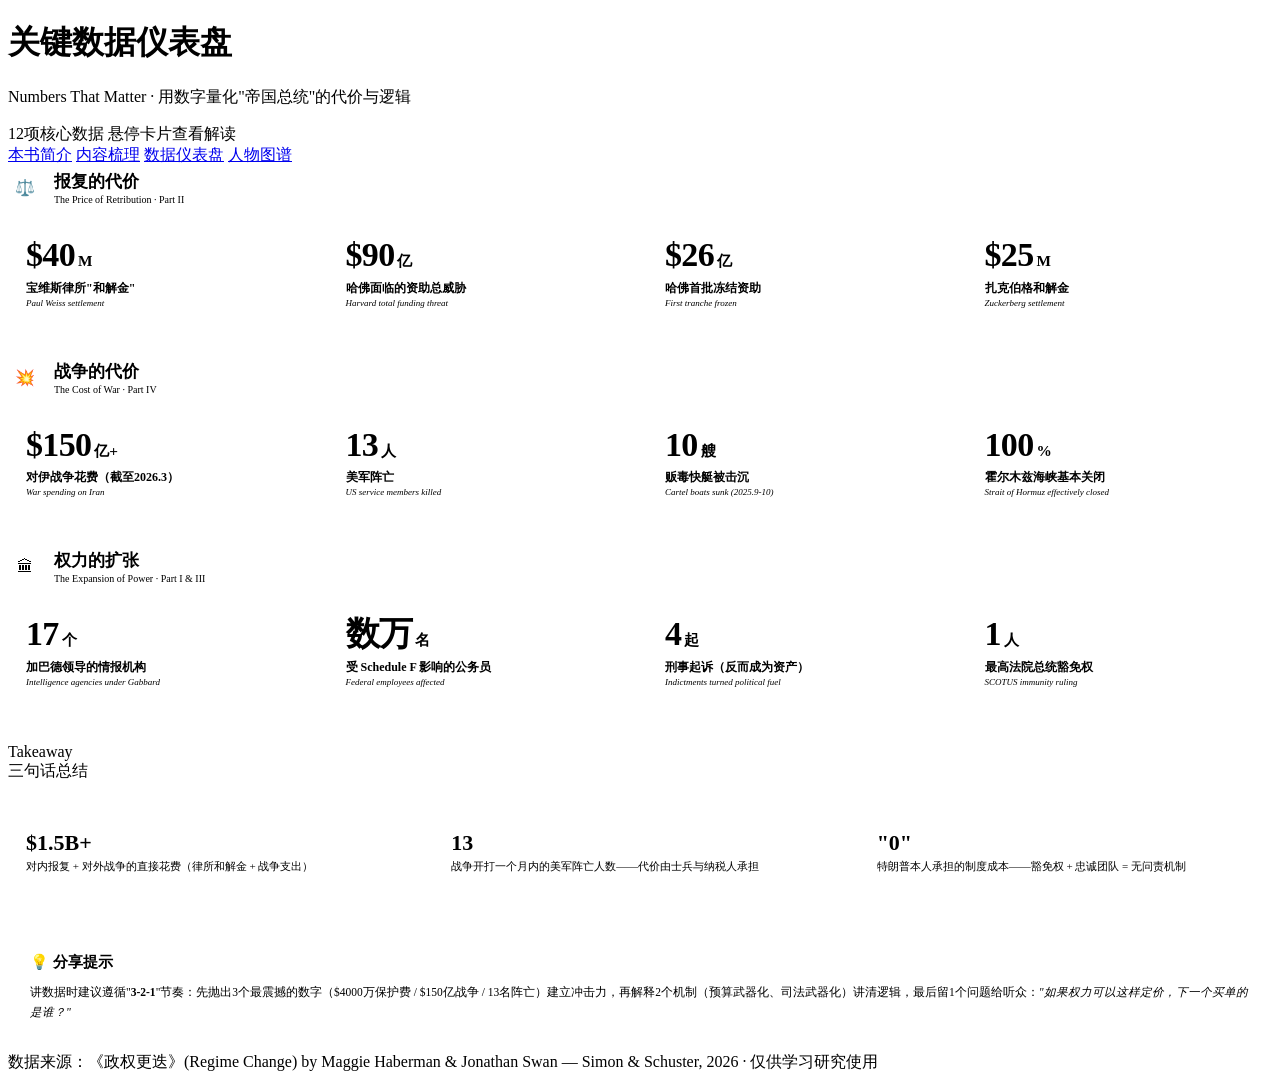
==== data.html @ 8b7ec3a5 "《政权更迭》读书分享站点 v2 - data.html" ====
<!DOCTYPE html>
<html lang="zh-CN">
<head>
<meta charset="UTF-8">
<meta name="viewport" content="width=device-width, initial-scale=1.0">
<title>关键数据仪表盘 · 《政权更迭》</title>
<link rel="preconnect" href="https://fonts.googleapis.com">
<link href="https://fonts.googleapis.com/css2?family=Playfair+Display:wght@500;700;900&family=Noto+Sans+SC:wght@400;500;700&family=Noto+Serif+SC:wght@600;900&family=DM+Sans:ital,wght@0,400;0,500;0,700;1,400&display=swap" rel="stylesheet">
<link rel="stylesheet" href="shared.css">
<style>
  /* ===== CATEGORY HEADER ===== */
  .cat-head {
    display: flex; align-items: center; gap: 12px;
    margin: 30px 0 14px;
  }
  .cat-head:first-of-type { margin-top: 4px; }
  .cat-icon { width: 34px; height: 34px; border-radius: 10px; display: flex; align-items: center; justify-content: center; font-size: 16px; }
  .cat-title { font-family: var(--font-serif); font-size: 17px; font-weight: 900; }
  .cat-sub { font-size: 10px; color: var(--text-tertiary); margin-top: 1px; }
  .cat-line { flex: 1; height: 1px; background: var(--border-light); }

  /* ===== DATA GRID ===== */
  .data-grid {
    display: grid;
    grid-template-columns: repeat(auto-fit, minmax(220px, 1fr));
    gap: 14px;
  }
  .data-card {
    background: var(--surface-card);
    border: 1px solid var(--border-light);
    border-radius: 14px;
    padding: 18px 18px 14px;
    position: relative;
    overflow: hidden;
    transition: all .3s var(--ease-out-quart);
    cursor: default;
  }
  .data-card:hover { transform: translateY(-3px); box-shadow: var(--shadow-lg); }
  .data-card::before {
    content: ''; position: absolute; top: 0; left: 0; right: 0;
    height: 3px; opacity: .7;
  }

  .dc-num {
    font-family: var(--font-serif);
    font-size: clamp(26px, 3vw, 34px);
    font-weight: 900; letter-spacing: -.02em;
    line-height: 1.05;
  }
  .dc-num small { font-size: .45em; font-weight: 700; margin-left: 3px; letter-spacing: 0; }
  .dc-label { font-size: 12px; font-weight: 700; margin-top: 7px; }
  .dc-en { font-size: 9px; color: var(--text-tertiary); font-style: italic; margin-top: 1px; }
  .dc-note { font-size: 10px; color: var(--text-secondary); margin-top: 8px; line-height: 1.6; opacity: 0; max-height: 0; transition: all .35s var(--ease-out-quart); }
  .data-card:hover .dc-note { opacity: 1; max-height: 80px; margin-top: 8px; }

  /* Theme accents */
  .dt-retr::before { background: var(--c-enemy); }
  .dt-retr .dc-num { color: var(--c-enemy); }
  .dt-war::before { background: var(--c-war); }
  .dt-war .dc-num { color: var(--c-war); }
  .dt-power::before { background: var(--c-loyal); }
  .dt-power .dc-num { color: var(--c-loyal); }
  .dt-money::before { background: var(--c-tech); }
  .dt-money .dc-num { color: var(--c-tech); }

  /* ===== SUMMARY BAND ===== */
  .summary-band {
    display: grid;
    grid-template-columns: repeat(auto-fit, minmax(200px, 1fr));
    gap: 12px; margin-top: 32px;
  }
  .sum-item {
    background: var(--surface-card);
    border: 1px solid var(--border-light);
    border-radius: 12px;
    padding: 16px 18px;
  }
  .sum-num { font-family: var(--font-serif); font-size: 22px; font-weight: 900; color: var(--c-loyal); }
  .sum-label { font-size: 11px; color: var(--text-secondary); margin-top: 3px; font-weight: 500; }

  /* ===== METHOD NOTE ===== */
  .method-note {
    background: var(--surface-card);
    border: 1px dashed var(--border-mid);
    border-radius: 14px; padding: 18px 22px; margin-top: 30px;
  }
  .method-note h3 { font-family: var(--font-serif); font-size: 15px; font-weight: 900; margin-bottom: 8px; }
  .method-note p { font-size: 11.5px; color: var(--text-secondary); line-height: 1.7; }
</style>
</head>
<body>

<header class="site-header">
  <h1 class="site-title">关键数据仪表盘</h1>
  <p class="site-subtitle">Numbers That Matter · 用数字量化"帝国总统"的代价与逻辑</p>
  <div class="site-meta">
    <span class="meta-tag">12项核心数据</span>
    <span class="meta-tag">悬停卡片查看解读</span>
  </div>
</header>

<nav class="nav-bar">
  <a class="nav-link" href="index.html">本书简介</a>
  <a class="nav-link" href="story.html">内容梳理</a>
  <a class="nav-link active" href="data.html">数据仪表盘</a>
  <a class="nav-link" href="人物图谱.html">人物图谱</a>
</nav>

<div class="page">

  <!-- CATEGORY: RETRIBUTION -->
  <div class="cat-head fade-up">
    <div class="cat-icon" style="background:var(--c-enemy-bg)">⚖️</div>
    <div>
      <div class="cat-title">报复的代价</div>
      <div class="cat-sub">The Price of Retribution · Part II</div>
    </div>
    <div class="cat-line"></div>
  </div>

  <div class="data-grid">
    <div class="data-card dt-retr fade-up d-1">
      <div class="dc-num">$40<small>M</small></div>
      <div class="dc-label">宝维斯律所"和解金"</div>
      <div class="dc-en">Paul Weiss settlement</div>
      <div class="dc-note">被行政令威胁客户业务后，被迫承诺$4000万"公益法律服务"——书中称之为"现代版保护费"(extortion money)。</div>
    </div>
    <div class="data-card dt-retr fade-up d-2">
      <div class="dc-num">$90<small>亿</small></div>
      <div class="dc-label">哈佛面临的资助总威胁</div>
      <div class="dc-en">Harvard total funding threat</div>
      <div class="dc-note">在冻结$26亿之后，Trump政府威胁取消总额高达$90亿的联邦资助，并吊销免税资格——预算武器化的极致。</div>
    </div>
    <div class="data-card dt-retr fade-up d-3">
      <div class="dc-num">$26<small>亿</small></div>
      <div class="dc-label">哈佛首批冻结资助</div>
      <div class="dc-en">First tranche frozen</div>
      <div class="dc-note">冻结发生在2025上半年，哈佛随后提起诉讼反击——成为机构对抗的标杆案例。</div>
    </div>
    <div class="data-card dt-retr fade-up d-4">
      <div class="dc-num">$25<small>M</small></div>
      <div class="dc-label">扎克伯格和解金</div>
      <div class="dc-en">Zuckerberg settlement</div>
      <div class="dc-note">Meta为修复关系支付的诉讼和解金，叠加主动赴Mar-a-Lago"朝贡"——商业利益压倒一切。</div>
    </div>
  </div>

  <!-- CATEGORY: WAR -->
  <div class="cat-head fade-up d-2">
    <div class="cat-icon" style="background:var(--c-war-bg)">💥</div>
    <div>
      <div class="cat-title">战争的代价</div>
      <div class="cat-sub">The Cost of War · Part IV</div>
    </div>
    <div class="cat-line"></div>
  </div>

  <div class="data-grid">
    <div class="data-card dt-war fade-up d-2">
      <div class="dc-num">$150<small>亿+</small></div>
      <div class="dc-label">对伊战争花费（截至2026.3）</div>
      <div class="dc-en">War spending on Iran</div>
      <div class="dc-note">开战仅一个月即烧掉$150亿+。"史诗怒火"(Operation Epic Wrath)——连战争的名字都是表演性的。</div>
    </div>
    <div class="data-card dt-war fade-up d-3">
      <div class="dc-num">13<small>人</small></div>
      <div class="dc-label">美军阵亡</div>
      <div class="dc-en">US service members killed</div>
      <div class="dc-note">截至2026年3月已有13名美军阵亡、200+人受伤——这是Trump公开承认的"代价"。</div>
    </div>
    <div class="data-card dt-war fade-up d-4">
      <div class="dc-num">10<small>艘</small></div>
      <div class="dc-label">贩毒快艇被击沉</div>
      <div class="dc-en">Cartel boats sunk (2025.9-10)</div>
      <div class="dc-note">"炸船行动"中死神无人机+地狱火导弹的战果。幸存者挥手求救仍遭补射——连John Yoo都认为无法无天。</div>
    </div>
    <div class="data-card dt-war fade-up d-5">
      <div class="dc-num">100<small>%</small></div>
      <div class="dc-label">霍尔木兹海峡基本关闭</div>
      <div class="dc-en">Strait of Hormuz effectively closed</div>
      <div class="dc-note">全球最重要的石油运输通道因战事基本关闭，全球油价飙升——战争的外部性外溢到全世界。</div>
    </div>
  </div>

  <!-- CATEGORY: POWER -->
  <div class="cat-head fade-up d-3">
    <div class="cat-icon" style="background:var(--c-loyal-bg)">🏛</div>
    <div>
      <div class="cat-title">权力的扩张</div>
      <div class="cat-sub">The Expansion of Power · Part I & III</div>
    </div>
    <div class="cat-line"></div>
  </div>

  <div class="data-grid">
    <div class="data-card dt-power fade-up d-3">
      <div class="dc-num">17<small>个</small></div>
      <div class="dc-label">加巴德领导的情报机构</div>
      <div class="dc-en">Intelligence agencies under Gabbard</div>
      <div class="dc-note">前民主党众议员转投Trump后掌管美国情报界全部17个机构——史无前例的政治化任命。</div>
    </div>
    <div class="data-card dt-power fade-up d-4">
      <div class="dc-num">数万<small>名</small></div>
      <div class="dc-label">受 Schedule F 影响的公务员</div>
      <div class="dc-en">Federal employees affected</div>
      <div class="dc-note">通过行政令将数万联邦公务员转为政治任命（可随时解雇），叠加DOGE裁员——行政国家的拆除工程。</div>
    </div>
    <div class="data-card dt-power fade-up d-5">
      <div class="dc-num">4<small>起</small></div>
      <div class="dc-label">刑事起诉（反而成为资产）</div>
      <div class="dc-en">Indictments turned political fuel</div>
      <div class="dc-note">四起起诉书成为募捐信，每一次出庭变成政治集会——司法武器化的反向效果。</div>
    </div>
    <div class="data-card dt-power fade-up d-6">
      <div class="dc-num">1<small>人</small></div>
      <div class="dc-label">最高法院总统豁免权</div>
      <div class="dc-en">SCOTUS immunity ruling</div>
      <div class="dc-note">最高法院裁定总统对"官方行为"享有广泛豁免权——为第二任期不受约束的行动提供了法律护身符。</div>
    </div>
  </div>

  <!-- SUMMARY BAND -->
  <div class="sec-head fade-up" style="margin-top:34px">
    <div class="sec-eyebrow">Takeaway</div>
    <div class="sec-title">三句话总结</div>
  </div>

  <div class="summary-band fade-up">
    <div class="sum-item">
      <div class="sum-num">$1.5B+</div>
      <div class="sum-label">对内报复 + 对外战争的直接花费（律所和解金 + 战争支出）</div>
    </div>
    <div class="sum-item">
      <div class="sum-num">13</div>
      <div class="sum-label">战争开打一个月内的美军阵亡人数——代价由士兵与纳税人承担</div>
    </div>
    <div class="sum-item">
      <div class="sum-num">"0"</div>
      <div class="sum-label">特朗普本人承担的制度成本——豁免权 + 忠诚团队 = 无问责机制</div>
    </div>
  </div>

  <div class="method-note fade-up">
    <h3>💡 分享提示</h3>
    <p>讲数据时建议遵循"<strong>3-2-1</strong>"节奏：先抛出3个最震撼的数字（$4000万保护费 / $150亿战争 / 13名阵亡）建立冲击力，再解释2个机制（预算武器化、司法武器化）讲清逻辑，最后留1个问题给听众：<em>"如果权力可以这样定价，下一个买单的是谁？"</em></p>
  </div>

</div>

<footer class="site-footer">
  数据来源：《政权更迭》(Regime Change) by Maggie Haberman &amp; Jonathan Swan — Simon &amp; Schuster, 2026 · 仅供学习研究使用
</footer>

</body>
</html>
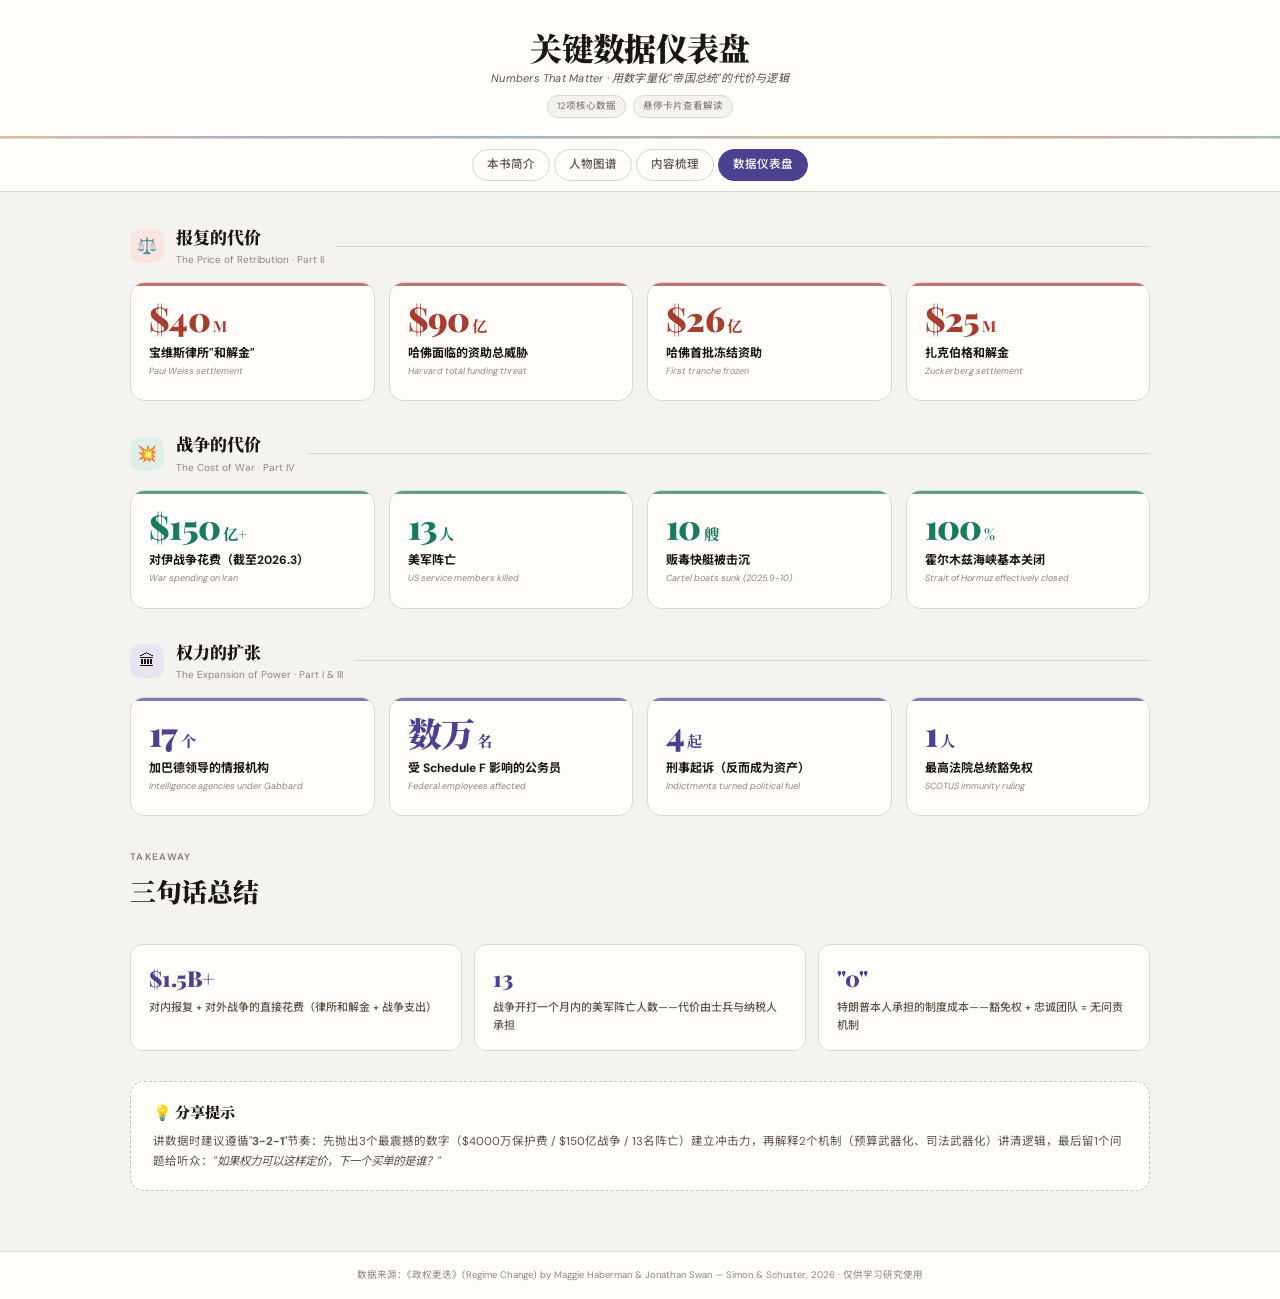
==== commit fba7dda6: "导航顺序调整（本书简介→人物图谱→内容梳理→数据仪表盘）+ 人物图谱补导航栏" ====
--- a/data.html
+++ b/data.html
@@ -101,9 +101,9 @@
 
 <nav class="nav-bar">
   <a class="nav-link" href="index.html">本书简介</a>
+  <a class="nav-link" href="人物图谱.html">人物图谱</a>
   <a class="nav-link" href="story.html">内容梳理</a>
   <a class="nav-link active" href="data.html">数据仪表盘</a>
-  <a class="nav-link" href="人物图谱.html">人物图谱</a>
 </nav>
 
 <div class="page">
--- a/shared.css
+++ b/shared.css
@@ -0,0 +1,175 @@
+/* ============================================================
+   《政权更迭》读书分享站点 — 共享样式
+   设计语言：暖色编辑风 (Warm Editorial)
+   与人物关系图谱 v5 保持一致
+   ============================================================ */
+:root {
+  /* Typography */
+  --font-serif: 'Playfair Display', 'Noto Serif SC', Georgia, serif;
+  --font-sans: 'DM Sans', 'Noto Sans SC', -apple-system, sans-serif;
+
+  /* Surfaces */
+  --surface-base: #F5F3EF;
+  --surface-card: #FFFDF9;
+  --surface-deep: #EDE8E0;
+
+  /* Text */
+  --text-primary: #1A1612;
+  --text-secondary: #5C534A;
+  --text-tertiary: #8E857D;
+
+  /* Borders & shadows */
+  --border-light: #DDD6CC;
+  --border-mid: #C9C0B4;
+  --shadow-sm: 0 1px 2px rgba(26,22,18,.06);
+  --shadow-md: 0 4px 14px rgba(26,22,18,.08);
+  --shadow-lg: 0 12px 32px rgba(26,22,18,.12);
+
+  /* Layer colors — warm editorial palette */
+  --c-trump: #C4653A;
+  --c-trump-dark: #6B2E12;
+  --c-trump-bg: #FDE8DD;
+  --c-loyal: #4A4290;
+  --c-loyal-dark: #26215C;
+  --c-loyal-bg: #E8E4F4;
+  --c-cab: #1B6088;
+  --c-cab-dark: #042C53;
+  --c-cab-bg: #DFECF5;
+  --c-tech: #9A6B28;
+  --c-tech-dark: #412402;
+  --c-tech-bg: #FBF0DC;
+  --c-enemy: #A63D2E;
+  --c-enemy-dark: #501313;
+  --c-enemy-bg: #FAE5E0;
+  --c-war: #1A7A5E;
+  --c-war-dark: #04342C;
+  --c-war-bg: #DFF0EA;
+  --c-delegate: #7A7268;
+
+  /* Motion */
+  --ease-out-quart: cubic-bezier(0.25, 1, 0.5, 1);
+  --ease-out-expo: cubic-bezier(0.16, 1, 0.3, 1);
+}
+
+*, *::before, *::after { margin: 0; padding: 0; box-sizing: border-box; }
+html { font-size: 15px; scroll-behavior: smooth; }
+
+body {
+  font-family: var(--font-sans);
+  background: var(--surface-base);
+  color: var(--text-primary);
+  line-height: 1.6;
+  min-height: 100vh;
+}
+
+@media (prefers-reduced-motion: reduce) {
+  *, *::before, *::after { animation-duration: 0.01ms !important; transition-duration: 0.01ms !important; }
+}
+
+/* ===== SITE HEADER ===== */
+.site-header {
+  text-align: center;
+  padding: 30px 24px 20px;
+  background: var(--surface-card);
+  border-bottom: 1px solid var(--border-light);
+  position: relative;
+}
+.site-header::after {
+  content: '';
+  position: absolute;
+  bottom: 0; left: 0; right: 0;
+  height: 2px;
+  background: linear-gradient(90deg,
+    var(--c-trump), var(--c-loyal) 20%, var(--c-cab) 40%,
+    var(--c-tech) 65%, var(--c-enemy) 82%, var(--c-war));
+  opacity: .45;
+}
+.site-title {
+  font-family: var(--font-serif);
+  font-size: clamp(22px, 2.8vw, 32px);
+  font-weight: 900;
+  letter-spacing: -.02em;
+  color: var(--text-primary);
+  line-height: 1.15;
+}
+.site-subtitle {
+  font-size: 11px;
+  color: var(--text-secondary);
+  margin-top: 3px;
+  font-style: italic;
+  letter-spacing: .02em;
+}
+.site-meta { display: flex; justify-content: center; gap: 7px; margin-top: 8px; flex-wrap: wrap; }
+.meta-tag {
+  font-size: 9.5px; padding: 2.5px 9px; border-radius: 14px;
+  background: var(--surface-base); border: 1px solid var(--border-light);
+  color: var(--text-tertiary); font-weight: 500;
+}
+
+/* ===== NAV BAR ===== */
+.nav-bar {
+  display: flex; justify-content: center; align-items: center;
+  gap: 4px; padding: 10px 16px;
+  background: var(--surface-card);
+  border-bottom: 1px solid var(--border-light);
+  position: sticky; top: 0; z-index: 100;
+  flex-wrap: wrap;
+}
+.nav-link {
+  font-family: inherit;
+  font-size: 11.5px; font-weight: 500;
+  padding: 6px 14px; border-radius: 16px;
+  border: 1.5px solid var(--border-light);
+  background: transparent;
+  color: var(--text-secondary);
+  cursor: pointer;
+  text-decoration: none;
+  transition: all .25s var(--ease-out-quart);
+}
+.nav-link:hover { border-color: var(--c-loyal); color: var(--c-loyal-dark); }
+.nav-link.active {
+  background: var(--c-loyal); border-color: var(--c-loyal);
+  color: #fff;
+}
+
+/* ===== PAGE CONTAINER ===== */
+.page { max-width: 1060px; margin: 0 auto; padding: 28px 20px 48px; }
+
+/* Section title */
+.sec-head { margin-bottom: 22px; }
+.sec-eyebrow {
+  font-size: 9.5px; font-weight: 700; letter-spacing: .14em;
+  color: var(--text-tertiary); text-transform: uppercase;
+  margin-bottom: 5px;
+}
+.sec-title {
+  font-family: var(--font-serif);
+  font-size: clamp(19px, 2.4vw, 26px);
+  font-weight: 900; letter-spacing: -.01em;
+  color: var(--text-primary);
+}
+.sec-desc { font-size: 12.5px; color: var(--text-secondary); margin-top: 6px; max-width: 640px; }
+
+/* ===== FOOTER ===== */
+.site-footer {
+  text-align: center; padding: 16px 20px;
+  font-size: 9.5px; color: var(--text-tertiary);
+  margin-top: 12px;
+  border-top: 1px solid var(--border-light);
+  background: var(--surface-card);
+}
+
+/* ===== ANIMATIONS ===== */
+@keyframes fadeUp {
+  from { opacity: 0; transform: translateY(14px); }
+  to { opacity: 1; transform: translateY(0); }
+}
+.fade-up { animation: fadeUp .55s var(--ease-out-expo) both; }
+.d-1 { animation-delay: .08s; } .d-2 { animation-delay: .16s; }
+.d-3 { animation-delay: .24s; } .d-4 { animation-delay: .32s; }
+.d-5 { animation-delay: .40s; } .d-6 { animation-delay: .48s; }
+
+/* ===== RESPONSIVE ===== */
+@media (max-width: 720px) {
+  .page { padding: 20px 14px 40px; }
+}
